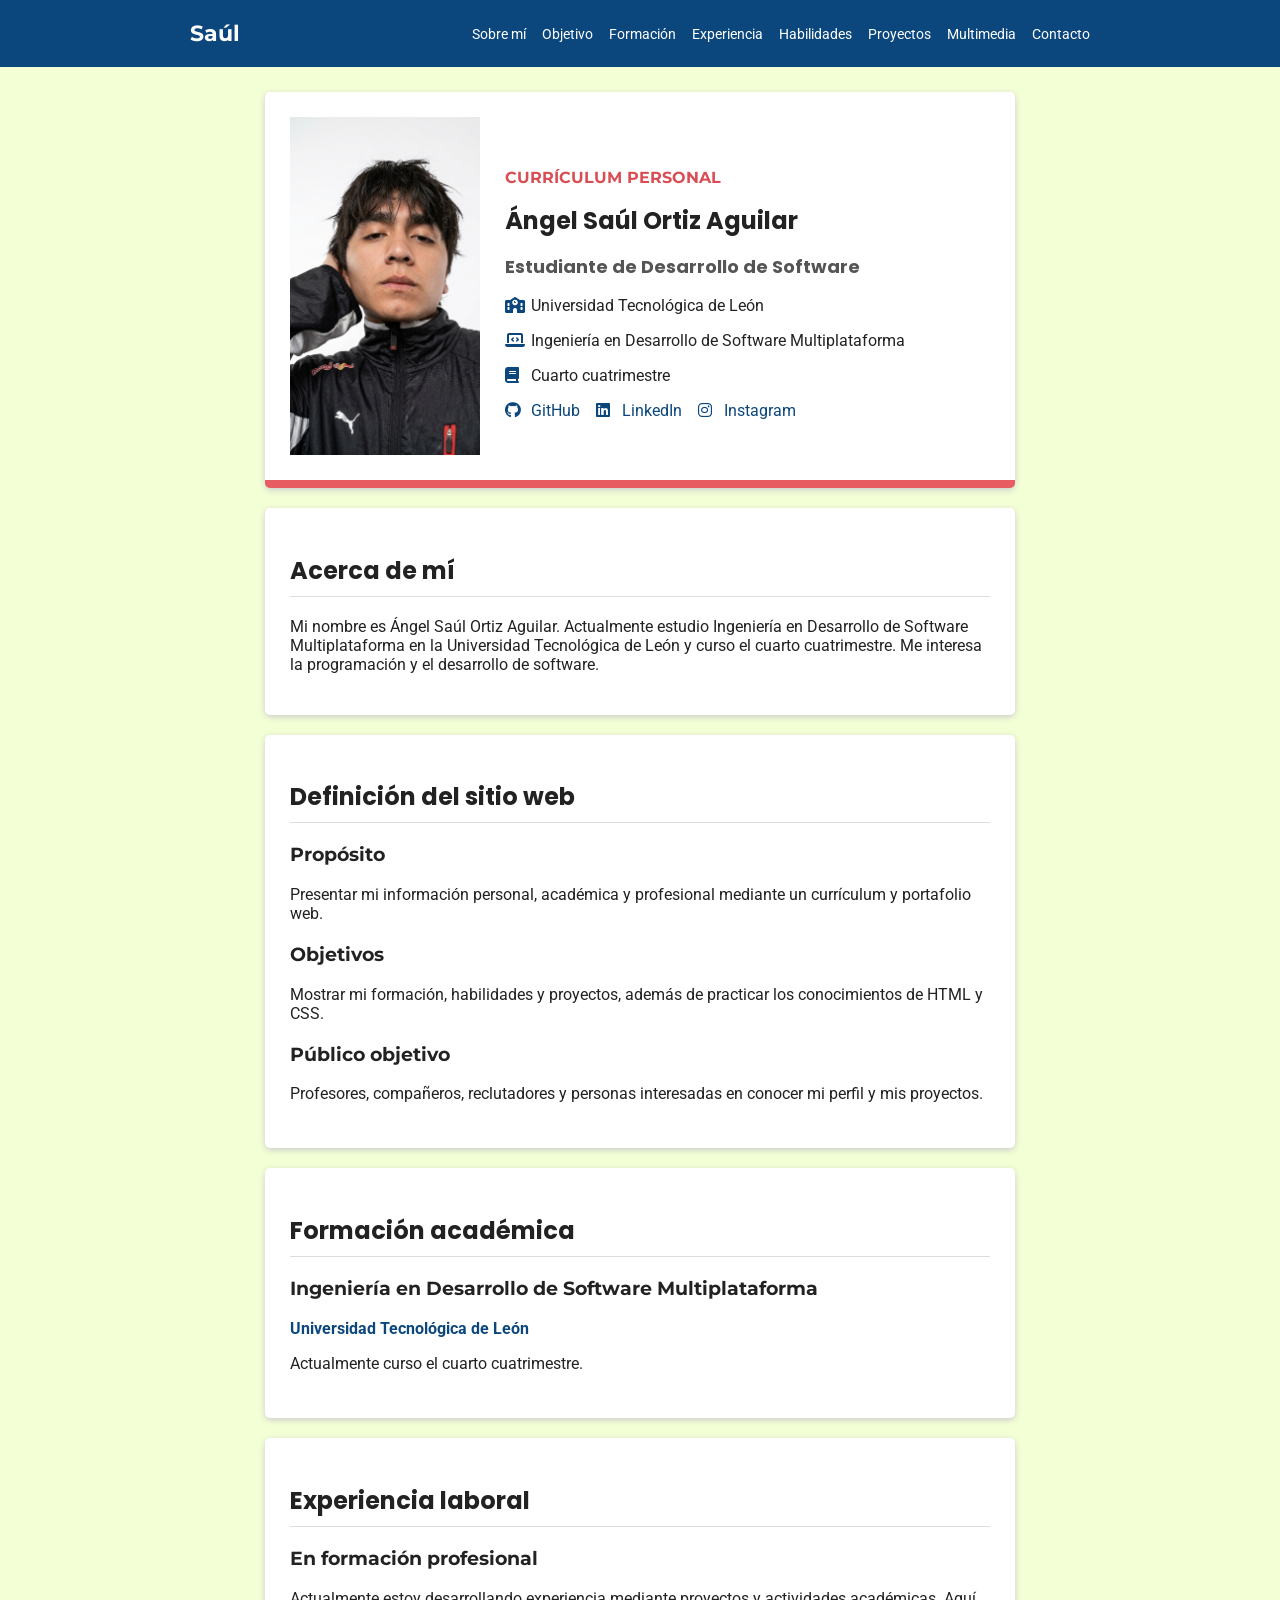
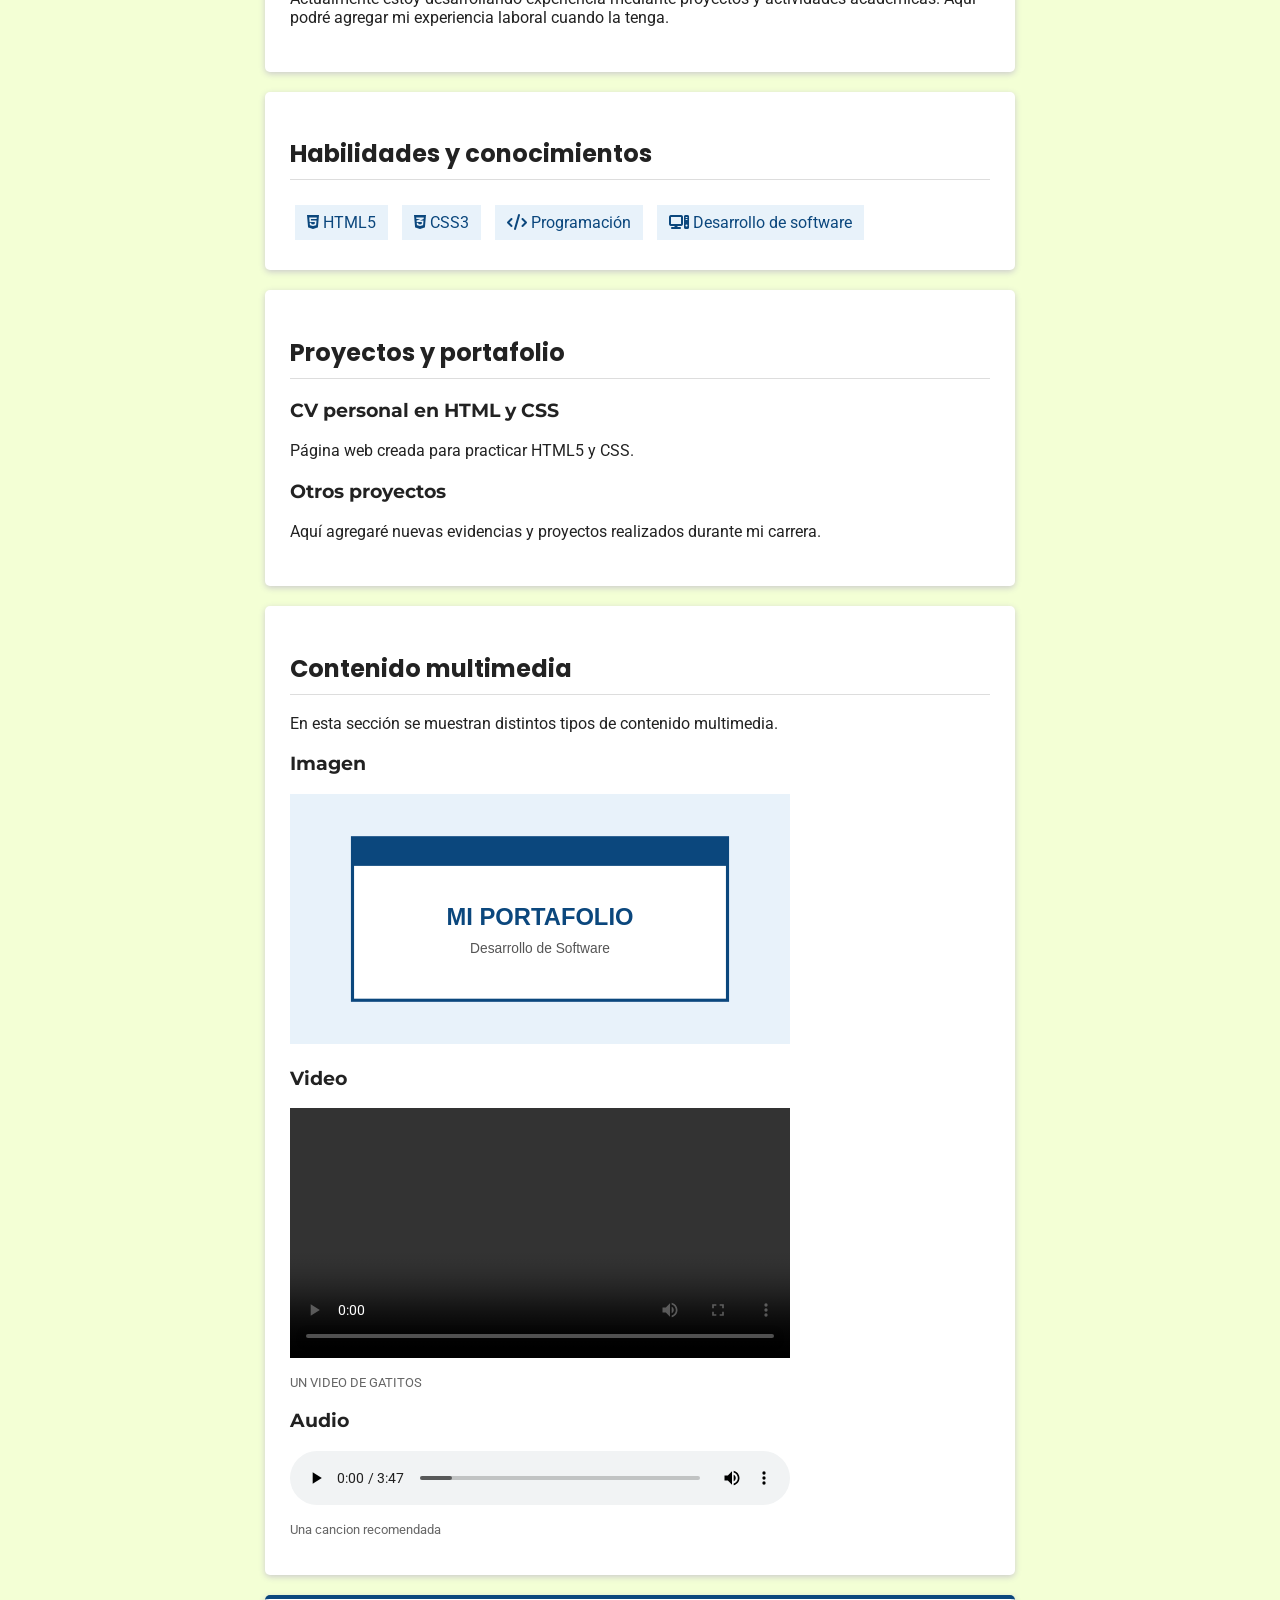
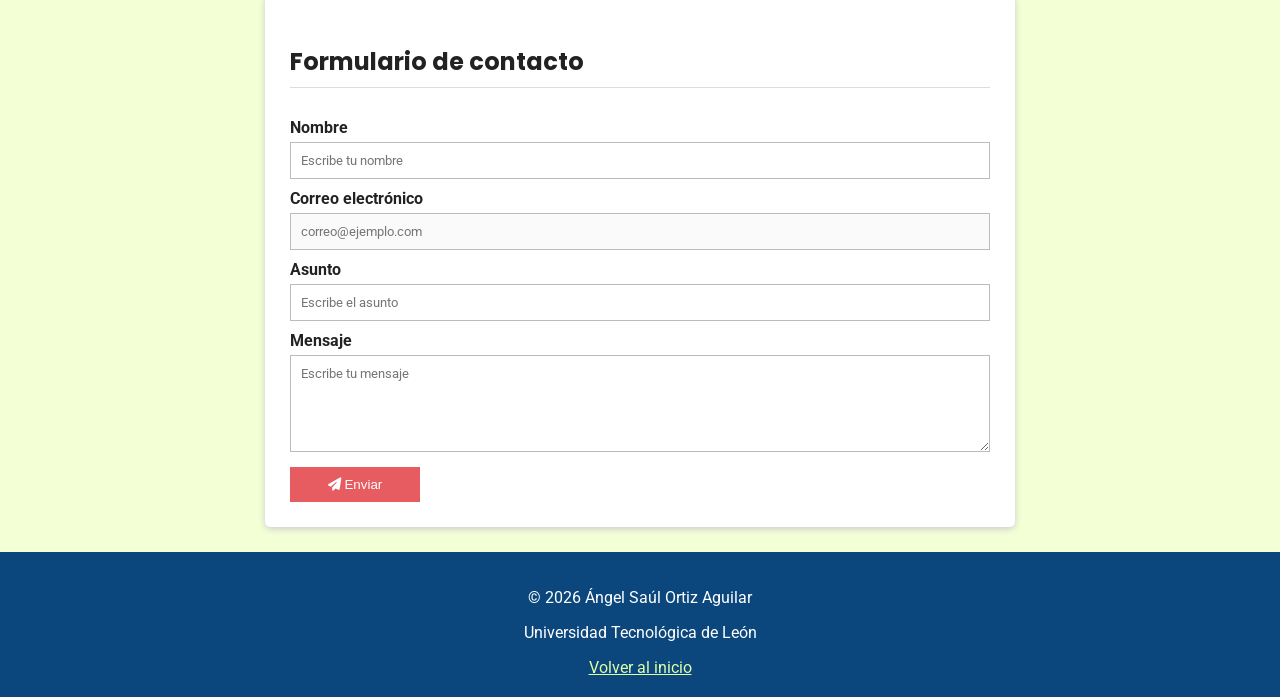
==== index.html @ fe381e5c "primer intento" ====
<!DOCTYPE html>
<html lang="es">
<head>
<meta charset="UTF-8">
<meta name="viewport" content="width=device-width, initial-scale=1.0">
<meta name="description" content="Currículum y portafolio de Ángel Saúl Ortiz Aguilar, estudiante de Desarrollo de Software Multiplataforma en la Universidad Tecnológica de León.">
<meta name="keywords" content="Ángel Saúl Ortiz Aguilar, CV, UTL, desarrollo de software, portafolio, programación">
<meta name="author" content="Ángel Saúl Ortiz Aguilar">
<title>Ángel Saúl Ortiz Aguilar | CV Personal</title>

<link rel="icon" href="IMAGENES/favicon.svg">
<link href="https://fonts.googleapis.com/css2?family=Montserrat:wght@500;700&family=Poppins:wght@400;600&family=Roboto:wght@400;700&display=swap" rel="stylesheet">
<link rel="stylesheet" href="https://cdnjs.cloudflare.com/ajax/libs/font-awesome/6.5.2/css/all.min.css">
<link rel="stylesheet" href="CSS/estilos.css">
</head>

<body>

<header id="inicio">
    <nav>
        <a class="logo" href="#inicio">Saúl</a>
        <div class="menu">
            <a href="#sobre-mi">Sobre mí</a>
            <a href="#objetivo">Objetivo</a>
            <a href="#formacion">Formación</a>
            <a href="#experiencia">Experiencia</a>
            <a href="#habilidades">Habilidades</a>
            <a href="#proyectos">Proyectos</a>
            <a href="#multimedia">Multimedia</a>
            <a href="#contacto">Contacto</a>
        </div>
    </nav>
</header>

<main class="contenedor">

    <!-- Palabras clave: currículum, estudiante, UTL, software -->
    <section class="tarjeta presentacion">
        <div class="foto">
            <img src="./IMAGENES/perfil.jpg" alt="Foto de perfil de Ángel Saúl Ortiz Aguilar">
        </div>
        <div class="datos">
            <p class="etiqueta">CURRÍCULUM PERSONAL</p>
            <h1>Ángel Saúl Ortiz Aguilar</h1>
            <h2>Estudiante de Desarrollo de Software</h2>
            <p><i class="fa-solid fa-school"></i> Universidad Tecnológica de León</p>
            <p><i class="fa-solid fa-laptop-code"></i> Ingeniería en Desarrollo de Software Multiplataforma</p>
            <p><i class="fa-solid fa-book"></i> Cuarto cuatrimestre</p>

            <div class="redes">
                <a href="#"><i class="fa-brands fa-github"></i> GitHub</a>
                <a href="#"><i class="fa-brands fa-linkedin"></i> LinkedIn</a>
                <a href="#"><i class="fa-brands fa-instagram"></i> Instagram</a>
            </div>
        </div>
    </section>

    <!-- Palabras clave: perfil personal, estudiante, programación -->
    <section class="tarjeta" id="sobre-mi">
        <h2 class="titulo">Acerca de mí</h2>
        <p>
            Mi nombre es Ángel Saúl Ortiz Aguilar. Actualmente estudio Ingeniería en
            Desarrollo de Software Multiplataforma en la Universidad Tecnológica de León
            y curso el cuarto cuatrimestre. Me interesa la programación y el desarrollo de software.
        </p>
    </section>

    <!-- Palabras clave: propósito, objetivos, público objetivo -->
    <section class="tarjeta" id="objetivo">
        <h2 class="titulo">Definición del sitio web</h2>

        <article>
            <h3>Propósito</h3>
            <p>Presentar mi información personal, académica y profesional mediante un currículum y portafolio web.</p>
        </article>

        <article>
            <h3>Objetivos</h3>
            <p>Mostrar mi formación, habilidades y proyectos, además de practicar los conocimientos de HTML y CSS.</p>
        </article>

        <article>
            <h3>Público objetivo</h3>
            <p>Profesores, compañeros, reclutadores y personas interesadas en conocer mi perfil y mis proyectos.</p>
        </article>
    </section>

    <!-- Palabras clave: formación académica, UTL, ingeniería -->
    <section class="tarjeta" id="formacion">
        <h2 class="titulo">Formación académica</h2>
        <article>
            <h3>Ingeniería en Desarrollo de Software Multiplataforma</h3>
            <p class="resaltado">Universidad Tecnológica de León</p>
            <p>Actualmente curso el cuarto cuatrimestre.</p>
        </article>
    </section>

    <!-- Palabras clave: experiencia laboral, formación profesional -->
    <section class="tarjeta" id="experiencia">
        <h2 class="titulo">Experiencia laboral</h2>
        <article>
            <h3>En formación profesional</h3>
            <p>
                Actualmente estoy desarrollando experiencia mediante proyectos y actividades
                académicas. Aquí podré agregar mi experiencia laboral cuando la tenga.
            </p>
        </article>
    </section>

    <!-- Palabras clave: HTML5, CSS3, programación -->
    <section class="tarjeta" id="habilidades">
        <h2 class="titulo">Habilidades y conocimientos</h2>
        <div class="habilidades">
            <span><i class="fa-brands fa-html5"></i> HTML5</span>
            <span><i class="fa-brands fa-css3-alt"></i> CSS3</span>
            <span><i class="fa-solid fa-code"></i> Programación</span>
            <span><i class="fa-solid fa-computer"></i> Desarrollo de software</span>
        </div>
    </section>

    <!-- Palabras clave: proyectos, portafolio, evidencias -->
    <section class="tarjeta" id="proyectos">
        <h2 class="titulo">Proyectos y portafolio</h2>
        <article>
            <h3>CV personal en HTML y CSS</h3>
            <p>Página web creada para practicar HTML5 y CSS.</p>
        </article>
        <article>
            <h3>Otros proyectos</h3>
            <p>Aquí agregaré nuevas evidencias y proyectos realizados durante mi carrera.</p>
        </article>
    </section>

    <!-- Palabras clave: imagen, video, audio, multimedia -->
    <section class="tarjeta" id="multimedia">
        <h2 class="titulo">Contenido multimedia</h2>
        <p>En esta sección se muestran distintos tipos de contenido multimedia.</p>

        <h3>Imagen</h3>
        <img class="imagen-ejemplo" src="IMAGENES/proyecto.svg" alt="Ejemplo de imagen del portafolio">

        <h3>Video</h3>
        <video controls>
            <source src="IMAGENES/video.mp4" type="video/mp4">
            Tu navegador no puede reproducir el video.
        </video>
        <p class="nota">UN VIDEO DE GATITOS</p>

        <h3>Audio</h3>
        <audio controls>
            <source src="IMAGENES/audio.mp3" type="audio/mpeg">
            Tu navegador no puede reproducir el audio.
        </audio>
        <p class="nota">Una cancion recomendada</p>
    </section>

    <!-- Palabras clave: contacto, correo, mensaje -->
    <section class="tarjeta" id="contacto">
        <h2 class="titulo">Formulario de contacto</h2>

        <form action="mailto:25000075@alumnos.utleon.edu.mx" method="post" enctype="text/plain">
            <label for="nombre">Nombre</label>
            <input type="text" id="nombre" name="nombre" placeholder="Escribe tu nombre" required>

            <label for="correo">Correo electrónico</label>
            <input type="email" id="correo" name="correo" placeholder="correo@ejemplo.com" required>

            <label for="asunto">Asunto</label>
            <input type="text" id="asunto" name="asunto" placeholder="Escribe el asunto" required>

            <label for="mensaje">Mensaje</label>
            <textarea id="mensaje" name="mensaje" rows="5" placeholder="Escribe tu mensaje" required></textarea>

            <button type="submit"><i class="fa-solid fa-paper-plane"></i> Enviar</button>
        </form>
    </section>

</main>

<footer>
    <p>© 2026 Ángel Saúl Ortiz Aguilar</p>
    <p>Universidad Tecnológica de León</p>
    <a href="#inicio">Volver al inicio</a>
</footer>

</body>
</html>
---- CSS/estilos.css ----
/* ESTILOS SENCILLOS DEL CV */

* {
    box-sizing: border-box;
}

html {
    scroll-behavior: smooth;
}

body {
    margin: 0;
    background-color: #f3ffd5;
    color: #222;
    font-family: "Roboto", sans-serif;
}

header {
    background-color: #0b477d;
    padding: 20px;
}

nav {
    max-width: 900px;
    margin: auto;
    display: flex;
    justify-content: space-between;
    align-items: center;
}

.logo {
    color: white;
    font-family: "Montserrat", sans-serif;
    font-size: 22px;
    font-weight: bold;
    text-decoration: none;
}

.menu a {
    color: white;
    text-decoration: none;
    margin-left: 12px;
    font-size: 14px;
}

.menu a:hover {
    text-decoration: underline;
}

.contenedor {
    width: 90%;
    max-width: 750px;
    margin: 25px auto;
}

.tarjeta {
    background-color: white;
    padding: 25px;
    margin-bottom: 20px;
    border-radius: 5px;
    box-shadow: 0 2px 6px #ccc;
}

.presentacion {
    display: flex;
    align-items: center;
    gap: 25px;
    border-bottom: 8px solid #e65c61;
}

.foto {
    width: 190px;
    min-width: 190px;
}

.foto img {
    width: 100%;
    display: block;
}

.datos h1 {
    font-family: "Poppins", sans-serif;
    margin: 5px 0;
}

.datos h2 {
    font-family: "Poppins", sans-serif;
    color: #555;
    font-size: 18px;
}

.etiqueta {
    color: #d94e54;
    font-family: "Montserrat", sans-serif;
    font-weight: bold;
}

.datos i {
    color: #0b477d;
    width: 22px;
}

.titulo {
    font-family: "Poppins", sans-serif;
    border-bottom: 1px solid #ddd;
    padding-bottom: 8px;
}

h3 {
    font-family: "Montserrat", sans-serif;
}

article {
    margin-bottom: 20px;
}

.resaltado {
    color: #0b477d;
    font-weight: bold;
}

.redes {
    margin-top: 15px;
}

.redes a {
    color: #0b477d;
    margin-right: 12px;
    text-decoration: none;
}

.redes a:hover {
    color: #d94e54;
}

.habilidades span {
    display: inline-block;
    background-color: #e8f2fa;
    color: #0b477d;
    padding: 8px 12px;
    margin: 5px;
}

.imagen-ejemplo {
    width: 100%;
    max-width: 500px;
}

video,
audio {
    width: 100%;
    max-width: 500px;
}

.nota {
    color: #666;
    font-size: 13px;
}

form {
    display: flex;
    flex-direction: column;
}

label {
    font-weight: bold;
    margin-top: 10px;
}

input,
textarea {
    padding: 10px;
    margin-top: 5px;
    border: 1px solid #bbb;
    font-family: "Roboto", sans-serif;
}

input[type="email"] {
    background-color: #fafafa;
}

#contacto {
    border-top: 4px solid #0b477d;
}

button {
    width: 130px;
    margin-top: 15px;
    padding: 10px;
    background-color: #e65c61;
    color: white;
    border: none;
    cursor: pointer;
}

button:hover {
    background-color: #c94b50;
}

footer {
    background-color: #0b477d;
    color: white;
    text-align: center;
    padding: 20px;
}

footer a {
    color: #dfffa8;
}

@media (max-width: 650px) {
    nav {
        flex-direction: column;
    }

    .menu {
        text-align: center;
        margin-top: 10px;
    }

    .menu a {
        display: inline-block;
        margin: 5px;
    }

    .presentacion {
        flex-direction: column;
        text-align: center;
    }
}
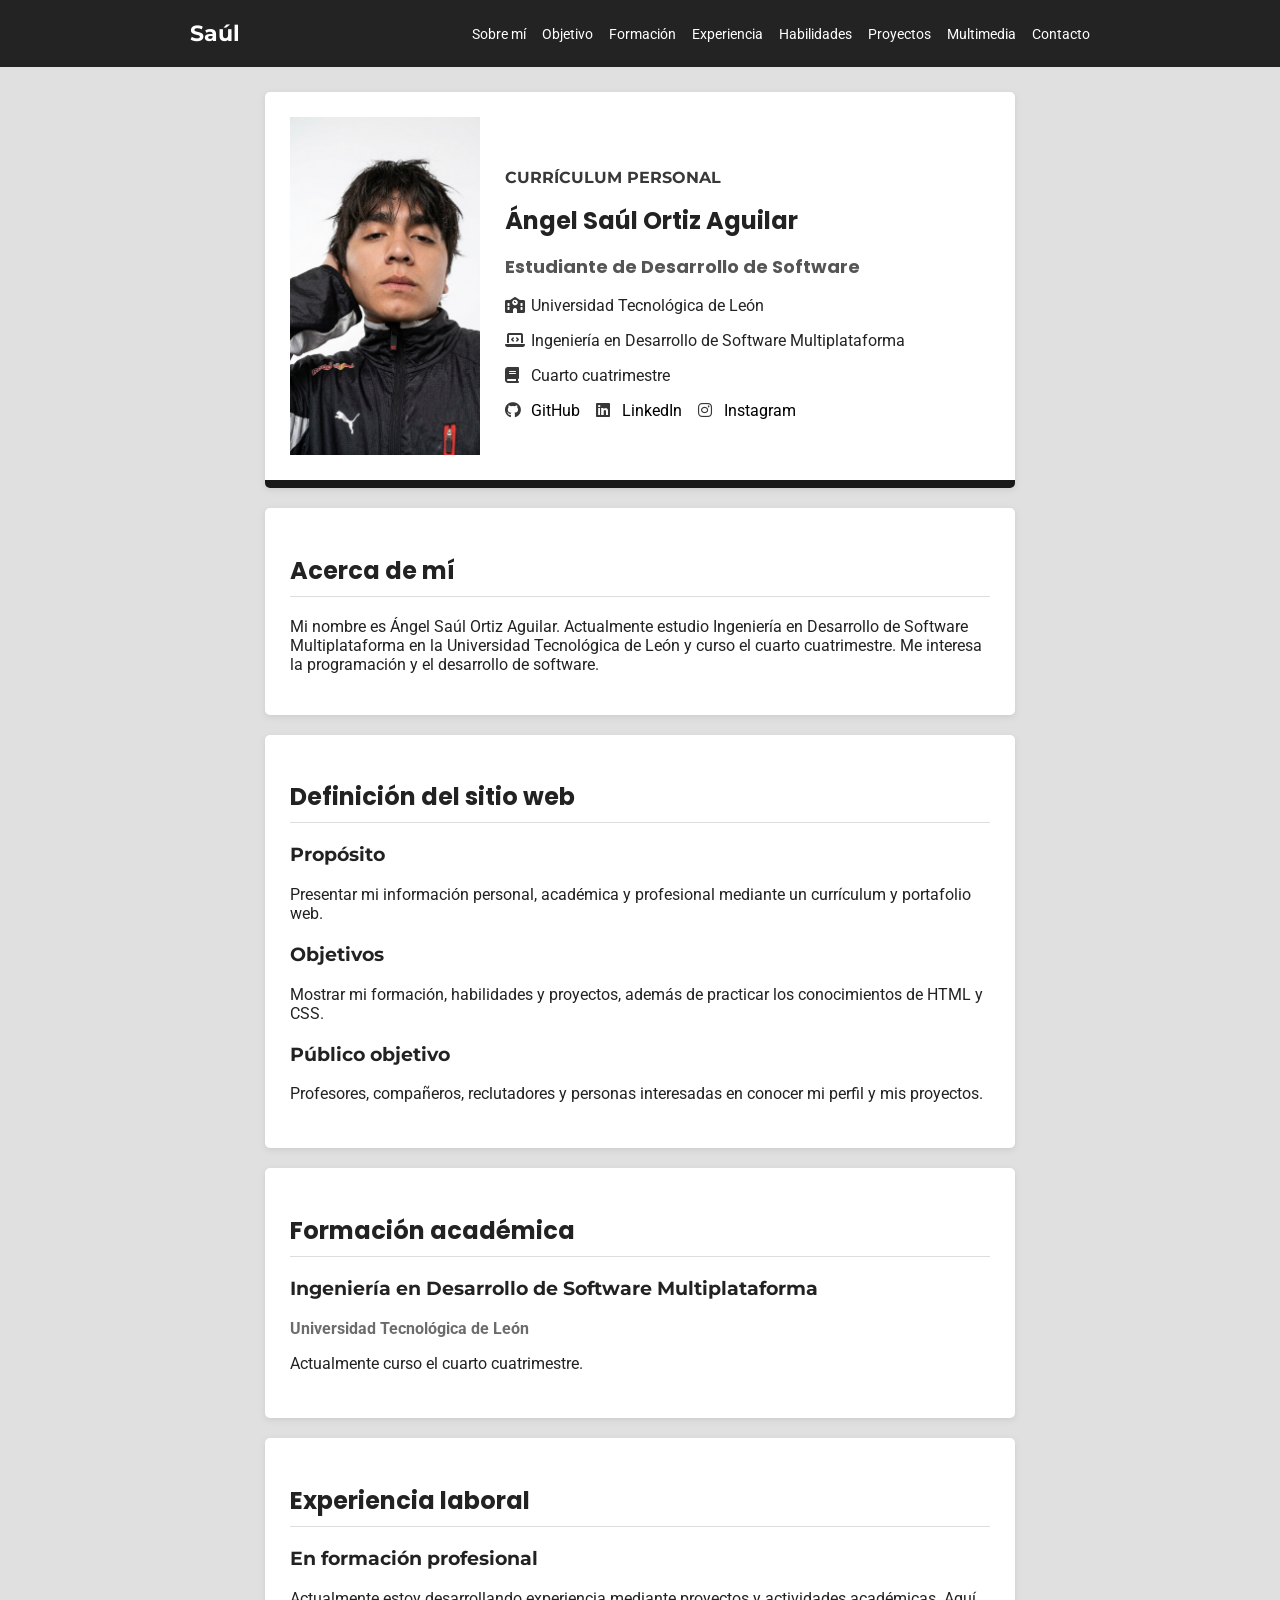
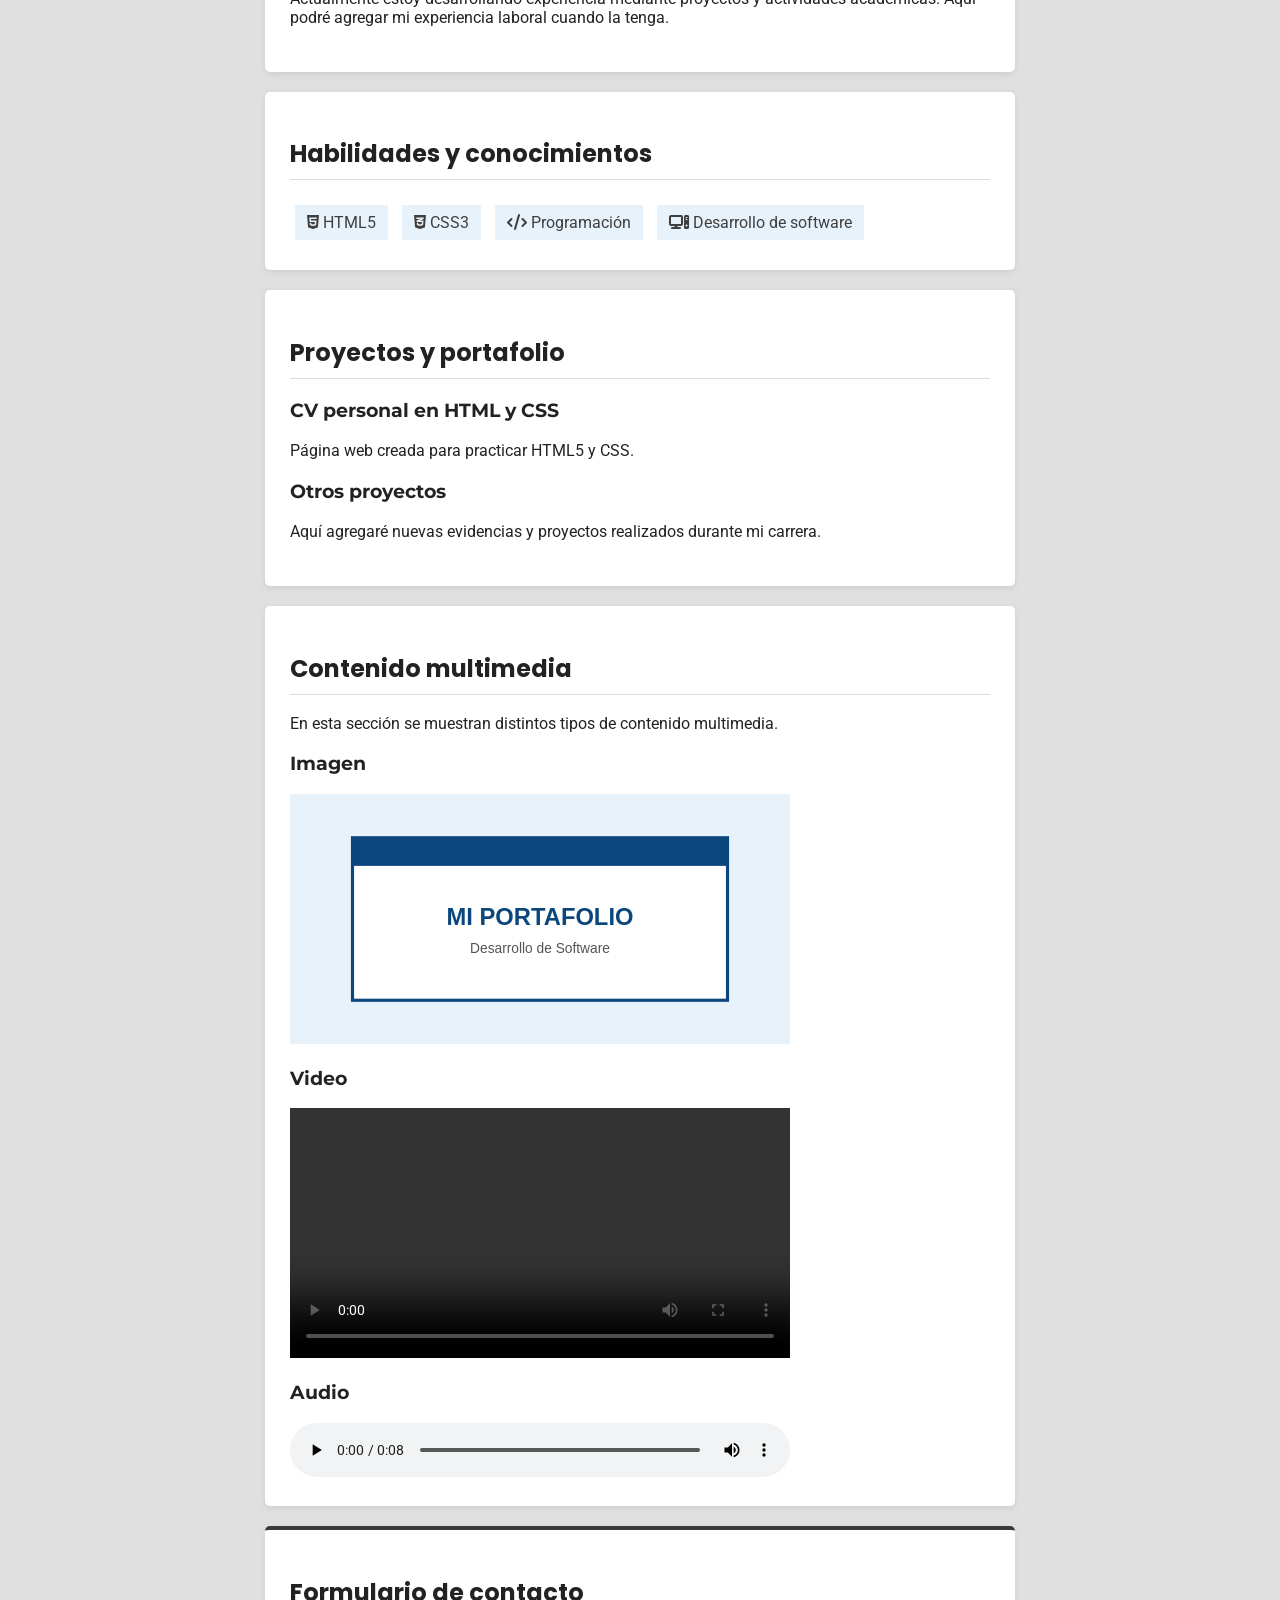
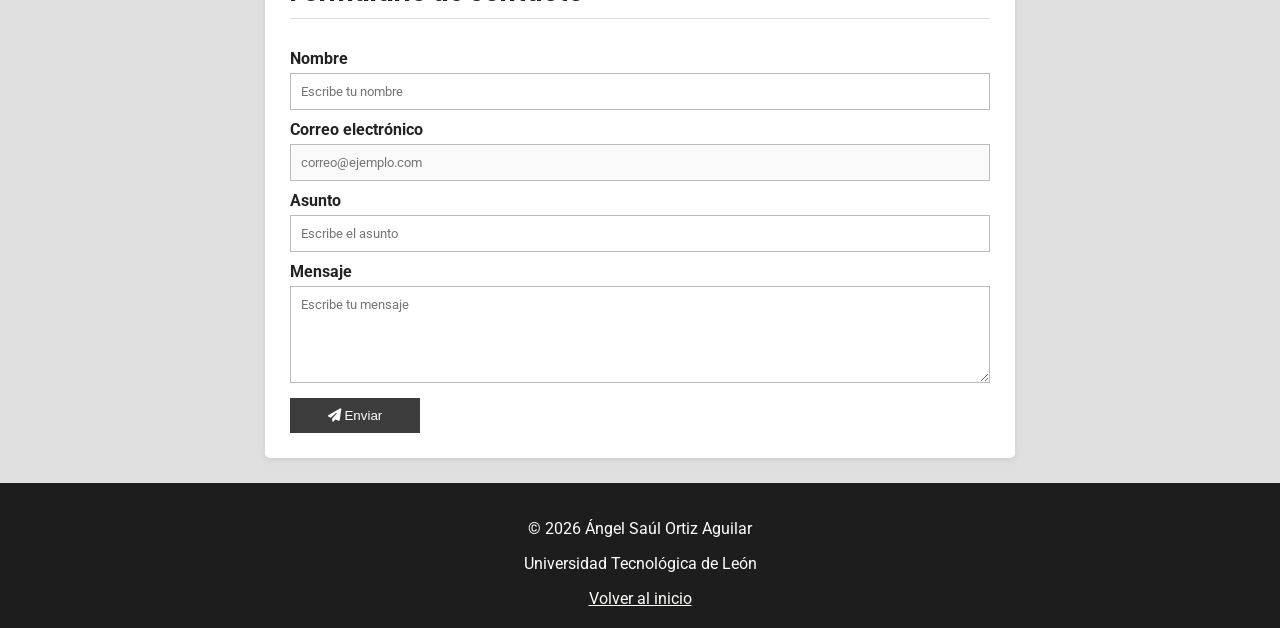
==== commit ec09c0b1: "Ajuses" ====
--- a/index.html
+++ b/index.html
@@ -11,7 +11,7 @@
 <link rel="icon" href="IMAGENES/favicon.svg">
 <link href="https://fonts.googleapis.com/css2?family=Montserrat:wght@500;700&family=Poppins:wght@400;600&family=Roboto:wght@400;700&display=swap" rel="stylesheet">
 <link rel="stylesheet" href="https://cdnjs.cloudflare.com/ajax/libs/font-awesome/6.5.2/css/all.min.css">
-<link rel="stylesheet" href="CSS/estilos.css">
+<link rel="stylesheet" href="./CSS/estilos.css">
 </head>
 
 <body>
@@ -48,9 +48,9 @@
             <p><i class="fa-solid fa-book"></i> Cuarto cuatrimestre</p>
 
             <div class="redes">
-                <a href="#"><i class="fa-brands fa-github"></i> GitHub</a>
+                <a href="https://github.com/CoraGorgon"><i class="fa-brands fa-github"></i> GitHub</a>
                 <a href="#"><i class="fa-brands fa-linkedin"></i> LinkedIn</a>
-                <a href="#"><i class="fa-brands fa-instagram"></i> Instagram</a>
+                <a href="https://www.instagram.com/sayul.xul/"><i class="fa-brands fa-instagram"></i> Instagram</a>
             </div>
         </div>
     </section>
@@ -144,14 +144,14 @@
             <source src="IMAGENES/video.mp4" type="video/mp4">
             Tu navegador no puede reproducir el video.
         </video>
-        <p class="nota">UN VIDEO DE GATITOS</p>
+        
 
         <h3>Audio</h3>
         <audio controls>
             <source src="IMAGENES/audio.mp3" type="audio/mpeg">
             Tu navegador no puede reproducir el audio.
         </audio>
-        <p class="nota">Una cancion recomendada</p>
+        
     </section>
 
     <!-- Palabras clave: contacto, correo, mensaje -->
@@ -182,6 +182,6 @@
     <p>Universidad Tecnológica de León</p>
     <a href="#inicio">Volver al inicio</a>
 </footer>
-
+<!-- Página actualizada -->
 </body>
 </html>
--- a/CSS/estilos.css
+++ b/CSS/estilos.css
@@ -1,4 +1,3 @@
-/* ESTILOS SENCILLOS DEL CV */
 
 * {
     box-sizing: border-box;
@@ -10,13 +9,13 @@
 
 body {
     margin: 0;
-    background-color: #f3ffd5;
+    background-color: #e0e0e0;
     color: #222;
     font-family: "Roboto", sans-serif;
 }
 
 header {
-    background-color: #0b477d;
+    background-color: #232324;
     padding: 20px;
 }
 
@@ -65,7 +64,7 @@
     display: flex;
     align-items: center;
     gap: 25px;
-    border-bottom: 8px solid #e65c61;
+    border-bottom: 8px solid #1a1919;
 }
 
 .foto {
@@ -90,13 +89,13 @@
 }
 
 .etiqueta {
-    color: #d94e54;
+    color: #383838;
     font-family: "Montserrat", sans-serif;
     font-weight: bold;
 }
 
 .datos i {
-    color: #0b477d;
+    color: #383838;
     width: 22px;
 }
 
@@ -115,7 +114,7 @@
 }
 
 .resaltado {
-    color: #0b477d;
+    color: #6a6c6d;
     font-weight: bold;
 }
 
@@ -124,19 +123,19 @@
 }
 
 .redes a {
-    color: #0b477d;
+    color: #000000;
     margin-right: 12px;
     text-decoration: none;
 }
 
 .redes a:hover {
-    color: #d94e54;
+    color: #363636;
 }
 
 .habilidades span {
     display: inline-block;
     background-color: #e8f2fa;
-    color: #0b477d;
+    color: #3f3f3f;
     padding: 8px 12px;
     margin: 5px;
 }
@@ -180,32 +179,32 @@
 }
 
 #contacto {
-    border-top: 4px solid #0b477d;
+    border-top: 4px solid #373838;
 }
 
 button {
     width: 130px;
     margin-top: 15px;
     padding: 10px;
-    background-color: #e65c61;
+    background-color: #3d3c3c;
     color: white;
     border: none;
     cursor: pointer;
 }
 
 button:hover {
-    background-color: #c94b50;
+    background-color: #3a3939;
 }
 
 footer {
-    background-color: #0b477d;
+    background-color: #1d1d1d;
     color: white;
     text-align: center;
     padding: 20px;
 }
 
 footer a {
-    color: #dfffa8;
+    color: #fdfffa;
 }
 
 @media (max-width: 650px) {
